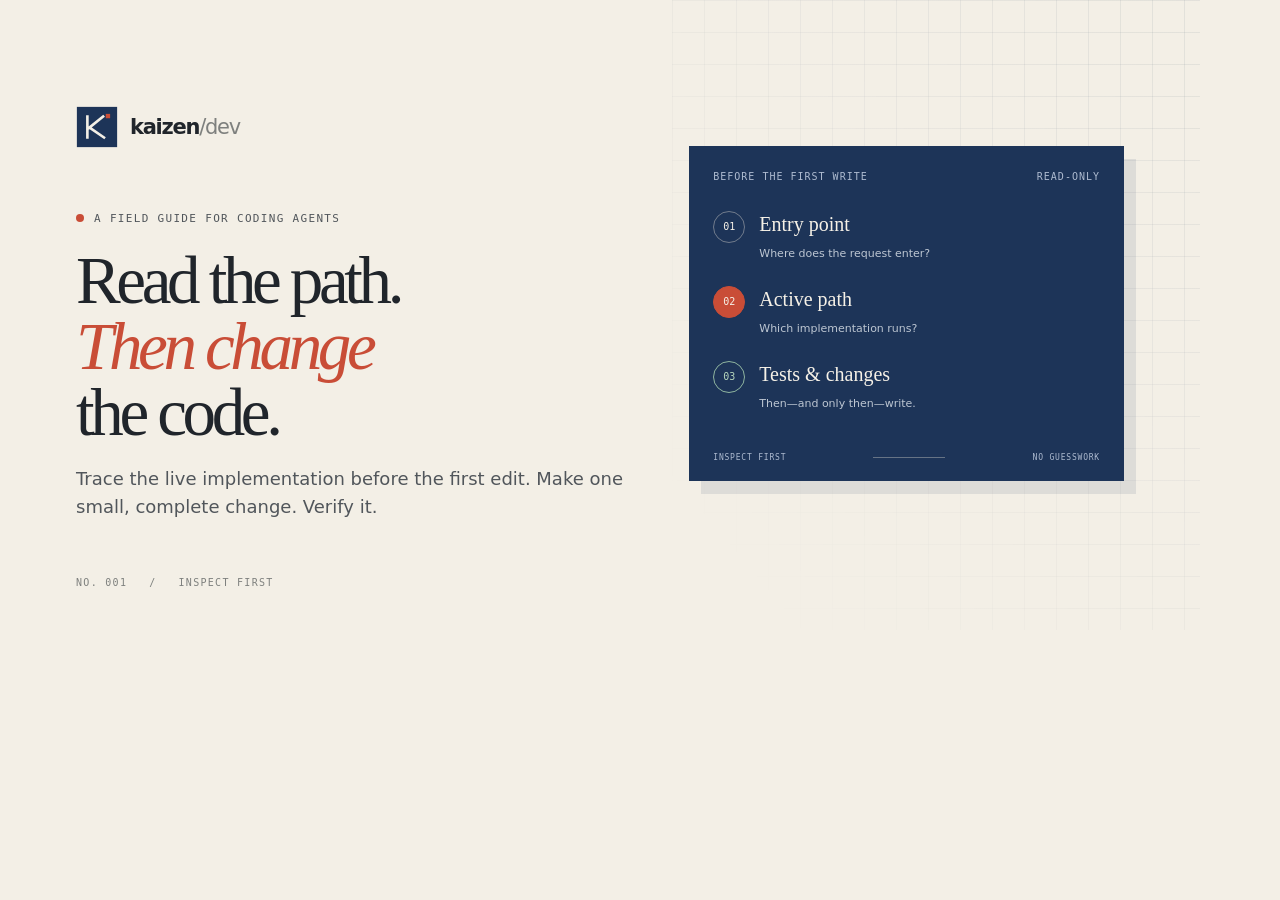
==== scripts/social-card.html @ ba01ce1e "feat: add Japanese principles landing page" ====
<!doctype html>
<html lang="en">
<head>
  <meta charset="utf-8">
  <meta name="viewport" content="width=1200, initial-scale=1">
  <title>Kaizen Dev — Open Graph card source</title>
  <style>
    * { box-sizing: border-box; }
    html, body { width: 1200px; height: 630px; margin: 0; overflow: hidden; }
    body { position: relative; background: #f3efe6; color: #20252b; font-family: Inter, "Segoe UI", system-ui, sans-serif; }
    body::before { position: absolute; top: 0; right: 0; width: 44%; height: 100%; background-image: linear-gradient(to right, rgba(29,52,88,.08) 1px, transparent 1px), linear-gradient(to bottom, rgba(29,52,88,.08) 1px, transparent 1px); background-size: 32px 32px; content: ""; mask-image: linear-gradient(to bottom left, #000, transparent 90%); }
    .page { position: relative; z-index: 1; display: grid; width: 100%; height: 100%; grid-template-columns: 1.12fr .88fr; gap: 60px; align-items: center; padding: 64px 76px 68px; }
    .brand { display: flex; align-items: center; gap: 12px; color: #20252b; font-size: 21px; font-weight: 750; letter-spacing: -.06em; }
    .mark { width: 42px; height: 42px; }
    .slash { color: #7e807e; font-weight: 500; }
    .label { display: flex; align-items: center; gap: 10px; margin-top: 64px; color: #51565b; font: 11px/1.2 monospace; letter-spacing: .12em; text-transform: uppercase; }
    .dot { width: 8px; height: 8px; border-radius: 50%; background: #c94d37; }
    h1 { margin: 22px 0 19px; font: 500 67px/.99 Georgia, "Yu Mincho", serif; letter-spacing: -.065em; }
    h1 em { color: #c94d37; font-weight: 500; }
    .description { max-width: 560px; margin: 0; color: #51565b; font-size: 18px; line-height: 1.55; }
    .index { position: absolute; bottom: 42px; left: 76px; color: #7e807e; font: 10px monospace; letter-spacing: .13em; }
    .card { padding: 25px 24px 19px; background: #1d3458; color: #f6f1e7; box-shadow: 12px 13px 0 rgba(29,52,88,.1); }
    .card-head, .card-foot { display: flex; align-items: center; justify-content: space-between; color: #aebbd0; font: 10px monospace; letter-spacing: .1em; }
    .steps { margin: 29px 0 17px; }
    .step { display: grid; min-height: 75px; grid-template-columns: 35px 1fr; gap: 11px; align-items: start; }
    .num { display: grid; width: 32px; height: 32px; place-items: center; border: 1px solid rgba(237,231,218,.4); border-radius: 50%; font: 10px monospace; }
    .step:nth-child(2) .num { border-color: #c94d37; background: #c94d37; }
    .step:nth-child(3) .num { border-color: #8fb5a0; color: #b6d6bd; }
    .step b { display: block; margin: 2px 0 6px; font: 500 20px Georgia, serif; }
    .step small { color: #bdc6d2; font-size: 11px; }
    .foot-line { width: 72px; height: 1px; background: rgba(237,231,218,.35); }
    .card-foot { font-size: 8px; }
  </style>
</head>
<body>
  <main class="page">
    <section>
      <div class="brand">
        <svg class="mark" viewBox="0 0 48 48" aria-hidden="true"><rect x="1" y="1" width="46" height="46" fill="#1d3458"/><path d="M13 12v24M15 25l16-13M16 25l16 11" fill="none" stroke="#f3efe6" stroke-linecap="square" stroke-width="3"/><path d="M34 9h5v5h-5z" fill="#c94d37"/></svg>
        <span>kaizen<span class="slash">/dev</span></span>
      </div>
      <p class="label"><span class="dot"></span> A field guide for coding agents</p>
      <h1>Read the path.<br><em>Then change</em><br>the code.</h1>
      <p class="description">Trace the live implementation before the first edit. Make one small, complete change. Verify it.</p>
      <div class="index">NO. 001 &nbsp; / &nbsp; INSPECT FIRST</div>
    </section>
    <aside class="card" aria-label="The pre-edit workflow">
      <div class="card-head"><span>BEFORE THE FIRST WRITE</span><span>READ-ONLY</span></div>
      <div class="steps">
        <div class="step"><span class="num">01</span><div><b>Entry point</b><small>Where does the request enter?</small></div></div>
        <div class="step"><span class="num">02</span><div><b>Active path</b><small>Which implementation runs?</small></div></div>
        <div class="step"><span class="num">03</span><div><b>Tests &amp; changes</b><small>Then—and only then—write.</small></div></div>
      </div>
      <div class="card-foot"><span>INSPECT FIRST</span><span class="foot-line"></span><span>NO GUESSWORK</span></div>
    </aside>
  </main>
</body>
</html>
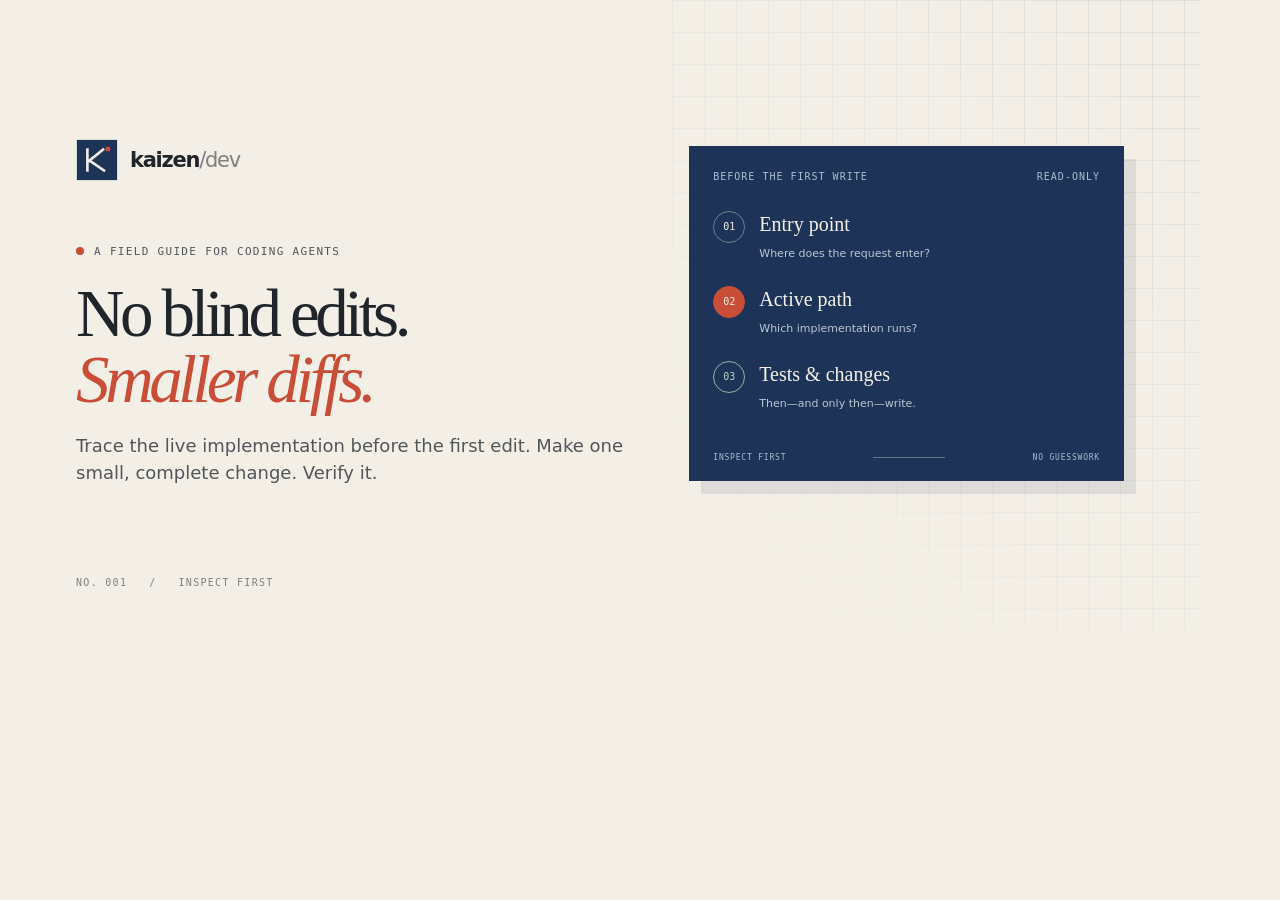
==== commit 07501094: "feat: sharpen landing page headlines" ====
--- a/scripts/social-card.html
+++ b/scripts/social-card.html
@@ -40,7 +40,7 @@
         <span>kaizen<span class="slash">/dev</span></span>
       </div>
       <p class="label"><span class="dot"></span> A field guide for coding agents</p>
-      <h1>Read the path.<br><em>Then change</em><br>the code.</h1>
+      <h1>No blind edits.<br><em>Smaller diffs.</em></h1>
       <p class="description">Trace the live implementation before the first edit. Make one small, complete change. Verify it.</p>
       <div class="index">NO. 001 &nbsp; / &nbsp; INSPECT FIRST</div>
     </section>
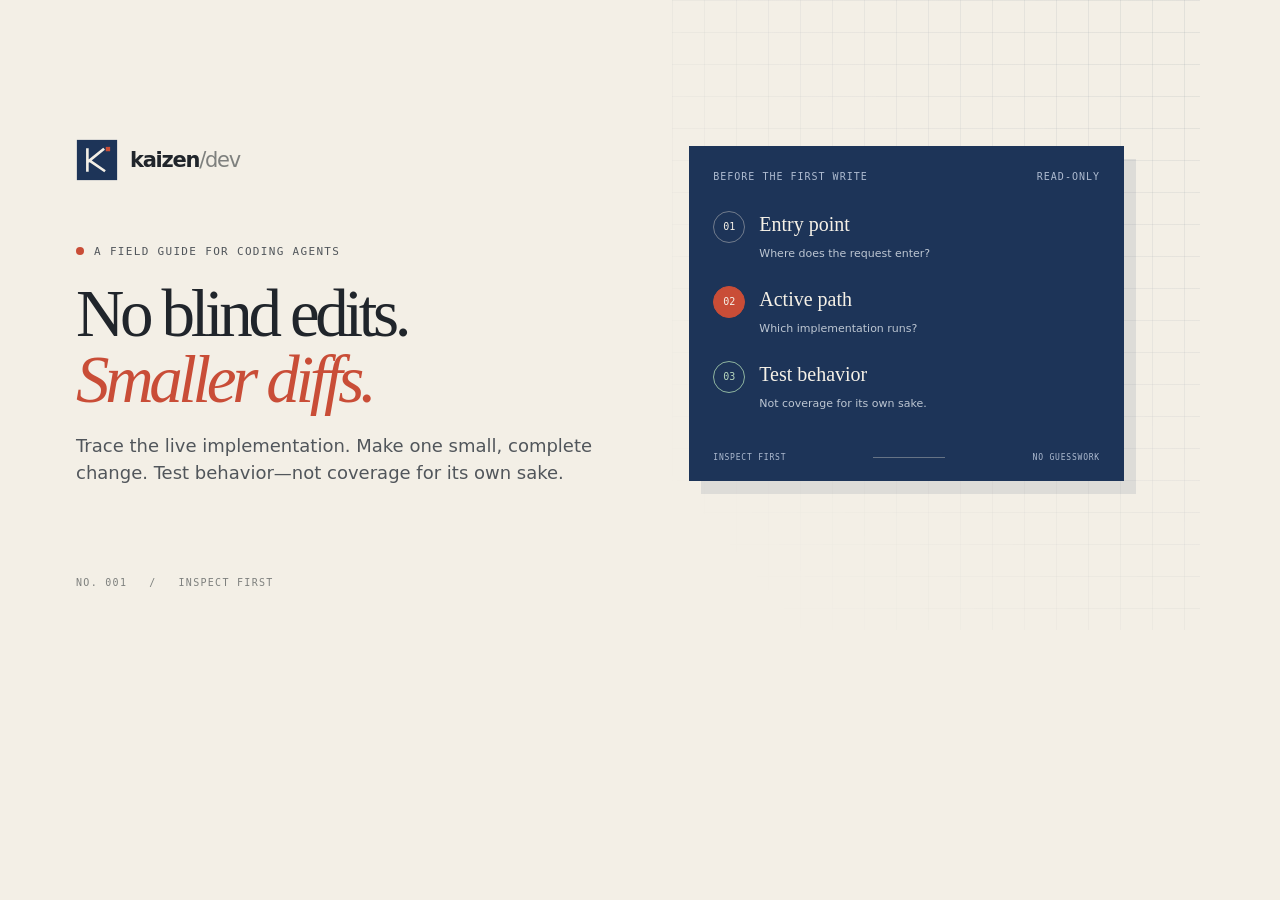
==== commit eec6fda2: "feat: guide agents toward purposeful tests" ====
--- a/scripts/social-card.html
+++ b/scripts/social-card.html
@@ -41,7 +41,7 @@
       </div>
       <p class="label"><span class="dot"></span> A field guide for coding agents</p>
       <h1>No blind edits.<br><em>Smaller diffs.</em></h1>
-      <p class="description">Trace the live implementation before the first edit. Make one small, complete change. Verify it.</p>
+      <p class="description">Trace the live implementation. Make one small, complete change. Test behavior—not coverage for its own sake.</p>
       <div class="index">NO. 001 &nbsp; / &nbsp; INSPECT FIRST</div>
     </section>
     <aside class="card" aria-label="The pre-edit workflow">
@@ -49,7 +49,7 @@
       <div class="steps">
         <div class="step"><span class="num">01</span><div><b>Entry point</b><small>Where does the request enter?</small></div></div>
         <div class="step"><span class="num">02</span><div><b>Active path</b><small>Which implementation runs?</small></div></div>
-        <div class="step"><span class="num">03</span><div><b>Tests &amp; changes</b><small>Then—and only then—write.</small></div></div>
+        <div class="step"><span class="num">03</span><div><b>Test behavior</b><small>Not coverage for its own sake.</small></div></div>
       </div>
       <div class="card-foot"><span>INSPECT FIRST</span><span class="foot-line"></span><span>NO GUESSWORK</span></div>
     </aside>
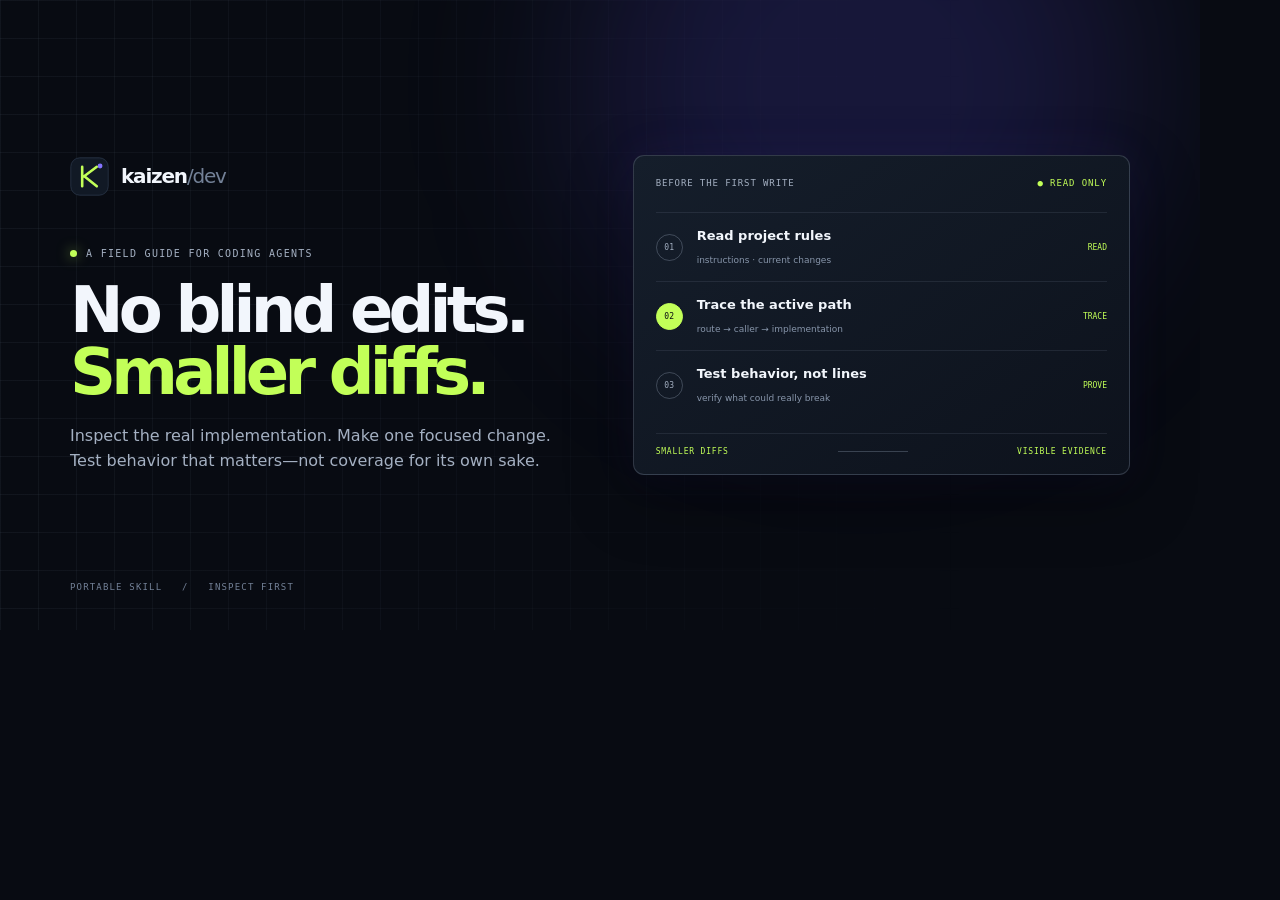
==== commit c424cf93: "design: refresh landing page with midnight tech system" ====
--- a/scripts/social-card.html
+++ b/scripts/social-card.html
@@ -7,51 +7,53 @@
   <style>
     * { box-sizing: border-box; }
     html, body { width: 1200px; height: 630px; margin: 0; overflow: hidden; }
-    body { position: relative; background: #f3efe6; color: #20252b; font-family: Inter, "Segoe UI", system-ui, sans-serif; }
-    body::before { position: absolute; top: 0; right: 0; width: 44%; height: 100%; background-image: linear-gradient(to right, rgba(29,52,88,.08) 1px, transparent 1px), linear-gradient(to bottom, rgba(29,52,88,.08) 1px, transparent 1px); background-size: 32px 32px; content: ""; mask-image: linear-gradient(to bottom left, #000, transparent 90%); }
-    .page { position: relative; z-index: 1; display: grid; width: 100%; height: 100%; grid-template-columns: 1.12fr .88fr; gap: 60px; align-items: center; padding: 64px 76px 68px; }
-    .brand { display: flex; align-items: center; gap: 12px; color: #20252b; font-size: 21px; font-weight: 750; letter-spacing: -.06em; }
-    .mark { width: 42px; height: 42px; }
-    .slash { color: #7e807e; font-weight: 500; }
-    .label { display: flex; align-items: center; gap: 10px; margin-top: 64px; color: #51565b; font: 11px/1.2 monospace; letter-spacing: .12em; text-transform: uppercase; }
-    .dot { width: 8px; height: 8px; border-radius: 50%; background: #c94d37; }
-    h1 { margin: 22px 0 19px; font: 500 67px/.99 Georgia, "Yu Mincho", serif; letter-spacing: -.065em; }
-    h1 em { color: #c94d37; font-weight: 500; }
-    .description { max-width: 560px; margin: 0; color: #51565b; font-size: 18px; line-height: 1.55; }
-    .index { position: absolute; bottom: 42px; left: 76px; color: #7e807e; font: 10px monospace; letter-spacing: .13em; }
-    .card { padding: 25px 24px 19px; background: #1d3458; color: #f6f1e7; box-shadow: 12px 13px 0 rgba(29,52,88,.1); }
-    .card-head, .card-foot { display: flex; align-items: center; justify-content: space-between; color: #aebbd0; font: 10px monospace; letter-spacing: .1em; }
-    .steps { margin: 29px 0 17px; }
-    .step { display: grid; min-height: 75px; grid-template-columns: 35px 1fr; gap: 11px; align-items: start; }
-    .num { display: grid; width: 32px; height: 32px; place-items: center; border: 1px solid rgba(237,231,218,.4); border-radius: 50%; font: 10px monospace; }
-    .step:nth-child(2) .num { border-color: #c94d37; background: #c94d37; }
-    .step:nth-child(3) .num { border-color: #8fb5a0; color: #b6d6bd; }
-    .step b { display: block; margin: 2px 0 6px; font: 500 20px Georgia, serif; }
-    .step small { color: #bdc6d2; font-size: 11px; }
-    .foot-line { width: 72px; height: 1px; background: rgba(237,231,218,.35); }
-    .card-foot { font-size: 8px; }
+    body { position: relative; background: #080b12; color: #f2f6fc; font-family: Inter, ui-sans-serif, system-ui, sans-serif; }
+    body::before { position:absolute; inset:0; background-image:linear-gradient(rgba(139,157,187,.075) 1px,transparent 1px),linear-gradient(90deg,rgba(139,157,187,.075) 1px,transparent 1px); background-size:38px 38px; mask-image:linear-gradient(to right,#000,transparent 82%); content:""; }
+    body::after { position:absolute; top:-190px; right:65px; width:550px; height:550px; border-radius:50%; background:rgba(103,82,255,.17); filter:blur(90px); content:""; }
+    .page { position:relative; z-index:1; display:grid; width:100%; height:100%; grid-template-columns:1.02fr .98fr; gap:45px; align-items:center; padding:58px 70px; }
+    .brand { display:flex; align-items:center; gap:12px; color:#f2f6fc; font-size:20px; font-weight:760; letter-spacing:-.06em; }
+    .mark { width:39px; height:39px; }
+    .slash { color:#738197; font-weight:500; }
+    .label { display:flex; align-items:center; gap:9px; margin:52px 0 19px; color:#a4b0c2; font:10px/1.2 monospace; letter-spacing:.13em; text-transform:uppercase; }
+    .dot { width:7px; height:7px; border-radius:50%; background:#c2ff58; box-shadow:0 0 13px rgba(194,255,88,.6); }
+    h1 { margin:0 0 19px; font-size:64px; font-weight:770; line-height:.98; letter-spacing:-.075em; }
+    h1 span { color:#c2ff58; }
+    .description { max-width:505px; margin:0; color:#a4b0c2; font-size:16px; line-height:1.58; }
+    .index { position:absolute; bottom:38px; left:70px; color:#738197; font:9px monospace; letter-spacing:.13em; }
+    .card { padding:22px 22px 18px; border:1px solid rgba(184,199,222,.2); border-radius:11px; background:linear-gradient(145deg,#151e2b,#0d121c); box-shadow:0 22px 65px rgba(0,0,0,.34),0 0 45px rgba(103,82,255,.08); }
+    .card-head,.card-foot { display:flex; align-items:center; justify-content:space-between; color:#a4b0c2; font:9px monospace; letter-spacing:.1em; }
+    .pill { color:#c2ff58; }
+    .steps { margin:24px 0 14px; }
+    .step { display:grid; min-height:69px; grid-template-columns:31px 1fr auto; gap:10px; align-items:center; border-top:1px solid rgba(184,199,222,.1); }
+    .num { display:grid; width:27px; height:27px; place-items:center; border:1px solid rgba(184,199,222,.27); border-radius:50%; color:#a4b0c2; font:8px monospace; }
+    .step:nth-child(2) .num { border-color:#c2ff58; background:#c2ff58; color:#080b12; }
+    .step b { display:block; margin:0 0 5px; color:#f2f6fc; font-size:13px; font-weight:620; }
+    .step small { color:#8795aa; font-size:9px; }
+    .step em { color:#c2ff58; font:8px monospace; font-style:normal; }
+    .card-foot { padding-top:13px; border-top:1px solid rgba(184,199,222,.1); color:#c2ff58; font-size:8px; }
+    .foot-rule { width:70px; height:1px; background:rgba(184,199,222,.25); }
   </style>
 </head>
 <body>
   <main class="page">
     <section>
       <div class="brand">
-        <svg class="mark" viewBox="0 0 48 48" aria-hidden="true"><rect x="1" y="1" width="46" height="46" fill="#1d3458"/><path d="M13 12v24M15 25l16-13M16 25l16 11" fill="none" stroke="#f3efe6" stroke-linecap="square" stroke-width="3"/><path d="M34 9h5v5h-5z" fill="#c94d37"/></svg>
+        <svg class="mark" viewBox="0 0 48 48" aria-hidden="true"><rect x="1" y="1" width="46" height="46" rx="11" fill="#111925" stroke="#2b3749"/><path d="M15 12v24M17 24l16-12M18 24l15 12" fill="none" stroke="#c2ff58" stroke-linecap="round" stroke-linejoin="round" stroke-width="3.2"/><circle cx="37" cy="11" r="3" fill="#8574ff"/></svg>
         <span>kaizen<span class="slash">/dev</span></span>
       </div>
       <p class="label"><span class="dot"></span> A field guide for coding agents</p>
-      <h1>No blind edits.<br><em>Smaller diffs.</em></h1>
-      <p class="description">Trace the live implementation. Make one small, complete change. Test behavior—not coverage for its own sake.</p>
-      <div class="index">NO. 001 &nbsp; / &nbsp; INSPECT FIRST</div>
+      <h1>No blind edits.<br><span>Smaller diffs.</span></h1>
+      <p class="description">Inspect the real implementation. Make one focused change. Test behavior that matters—not coverage for its own sake.</p>
+      <div class="index">PORTABLE SKILL &nbsp; / &nbsp; INSPECT FIRST</div>
     </section>
-    <aside class="card" aria-label="The pre-edit workflow">
-      <div class="card-head"><span>BEFORE THE FIRST WRITE</span><span>READ-ONLY</span></div>
+    <aside class="card" aria-label="Kaizen Dev workflow preview">
+      <div class="card-head"><span>BEFORE THE FIRST WRITE</span><span class="pill">● READ ONLY</span></div>
       <div class="steps">
-        <div class="step"><span class="num">01</span><div><b>Entry point</b><small>Where does the request enter?</small></div></div>
-        <div class="step"><span class="num">02</span><div><b>Active path</b><small>Which implementation runs?</small></div></div>
-        <div class="step"><span class="num">03</span><div><b>Test behavior</b><small>Not coverage for its own sake.</small></div></div>
+        <div class="step"><span class="num">01</span><div><b>Read project rules</b><small>instructions · current changes</small></div><em>READ</em></div>
+        <div class="step"><span class="num">02</span><div><b>Trace the active path</b><small>route → caller → implementation</small></div><em>TRACE</em></div>
+        <div class="step"><span class="num">03</span><div><b>Test behavior, not lines</b><small>verify what could really break</small></div><em>PROVE</em></div>
       </div>
-      <div class="card-foot"><span>INSPECT FIRST</span><span class="foot-line"></span><span>NO GUESSWORK</span></div>
+      <div class="card-foot"><span>SMALLER DIFFS</span><span class="foot-rule"></span><span>VISIBLE EVIDENCE</span></div>
     </aside>
   </main>
 </body>
